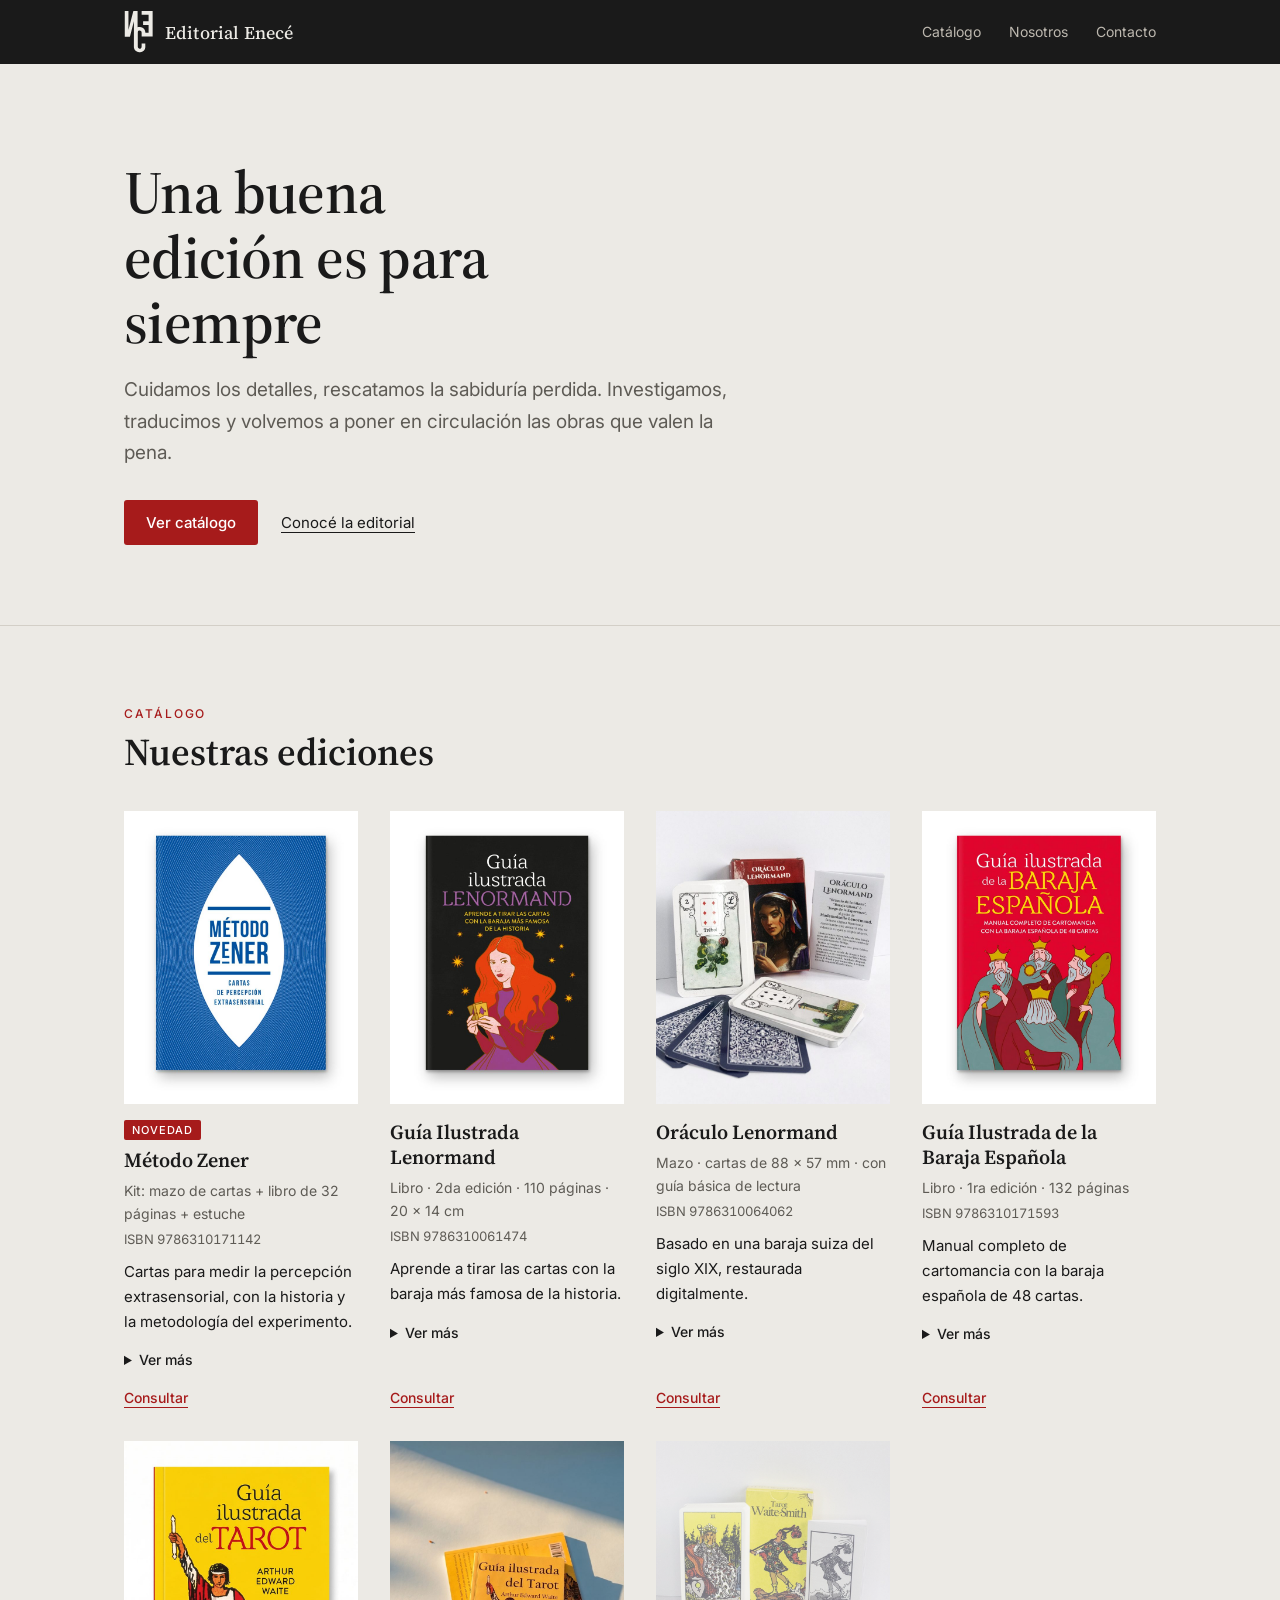
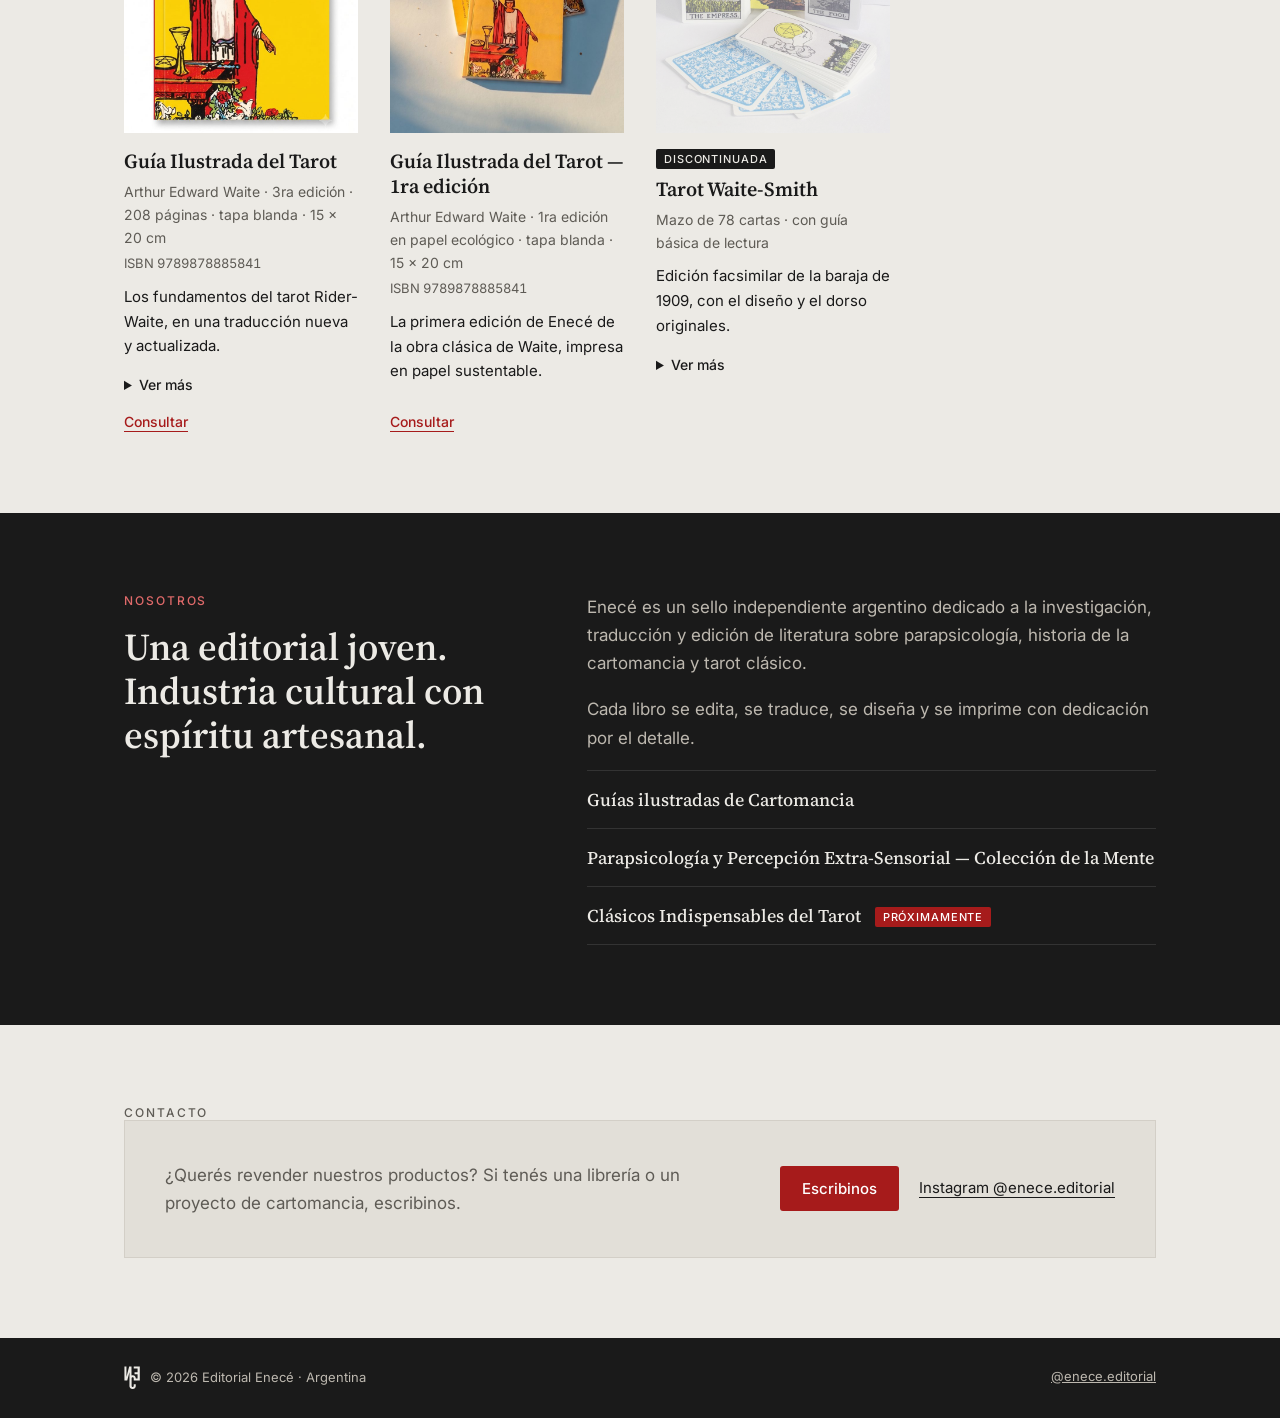
==== index.html @ f572ad9b "Primera versión del sitio de Editorial Enecé Portada, catálogo con fotos e ISBN, Nosotros, contacto," ====
<!DOCTYPE html>
<html lang="es-AR">
<head>
<meta charset="utf-8">
<meta name="viewport" content="width=device-width, initial-scale=1">
<title>Editorial Enecé — Una buena edición es para siempre</title>
<meta name="description" content="Editorial Enecé: ediciones cuidadas de textos sobre tarot, cartomancia, parapsicología y clásicos de dominio público.">
<link rel="icon" href="img/favicon.svg" type="image/svg+xml">
<link rel="preconnect" href="https://fonts.googleapis.com">
<link rel="preconnect" href="https://fonts.gstatic.com" crossorigin>
<link href="https://fonts.googleapis.com/css2?family=Source+Serif+4:opsz,wght@8..60,500;8..60,600&family=Inter:wght@400;500&display=swap" rel="stylesheet">
<style>
:root{
  --piedra:#ECEAE5;
  --piedra-2:#E2DFD8;
  --negro:#1A1A1A;
  --rojo:#A61B1B;
  --rojo-hover:#8A1616;
  --gris:#5E5B55;
  --gris-claro:#BDB8AF;
  --linea:#D3CFC7;
  --serif:'Source Serif 4',Georgia,'Times New Roman',serif;
  --sans:Inter,system-ui,-apple-system,'Segoe UI',sans-serif;
  --ancho:1080px;
}
*{box-sizing:border-box}
html{scroll-behavior:smooth}
body{margin:0;background:var(--piedra);color:var(--negro);font:400 17px/1.65 var(--sans);-webkit-font-smoothing:antialiased}
a{color:inherit}
img{max-width:100%;display:block}
.contenedor{max-width:var(--ancho);margin:0 auto;padding:0 24px}

/* Cabecera */
.cabecera{background:var(--negro);color:var(--gris-claro);position:sticky;top:0;z-index:10}
.cabecera .contenedor{display:flex;align-items:center;justify-content:space-between;gap:16px;min-height:64px}
.logo{display:inline-flex;align-items:center;gap:12px;color:var(--piedra);text-decoration:none;padding:10px 0}
.logo img{height:44px;width:auto}
.logo span{font:500 18px var(--serif);letter-spacing:.01em}
.menu{display:flex;gap:28px;list-style:none;margin:0;padding:0;font-size:14px}
.menu a{text-decoration:none;color:var(--gris-claro);transition:color .15s}
.menu a:hover{color:var(--piedra)}

/* Portada */
.portada{padding:96px 0 80px;border-bottom:1px solid var(--linea)}
.portada h1{font:600 clamp(36px,6vw,60px)/1.08 var(--serif);margin:0 0 20px;max-width:15ch;letter-spacing:-.01em}
.portada p{font-size:19px;color:var(--gris);max-width:52ch;margin:0 0 32px}
.boton{display:inline-block;background:var(--rojo);color:#fff;text-decoration:none;font:500 15px var(--sans);padding:13px 22px;border-radius:3px;transition:background .15s}
.boton:hover{background:var(--rojo-hover)}
.boton-sec{display:inline-block;margin-left:18px;font-size:15px;color:var(--negro);text-underline-offset:4px}

/* Secciones */
section{padding:80px 0}
.etiqueta{font:500 12px var(--sans);letter-spacing:.16em;text-transform:uppercase;color:var(--rojo);margin:0 0 10px}
h2{font:600 clamp(28px,4vw,38px)/1.15 var(--serif);margin:0 0 36px}

/* Catálogo */
.grilla{display:grid;grid-template-columns:repeat(auto-fill,minmax(230px,1fr));gap:32px}
.libro{display:flex;flex-direction:column}
.tapa{width:100%;height:auto;aspect-ratio:4/5;object-fit:cover;background:var(--piedra-2);margin:0 0 16px}
.libro h3{font:600 20px/1.25 var(--serif);margin:0 0 6px}
.libro .detalle{font-size:14px;color:var(--gris);margin:0 0 10px}
.libro p{font-size:15px;margin:0 0 14px}
.libro .isbn{font-size:13px;color:var(--gris);margin:-6px 0 10px;font-variant-numeric:tabular-nums}
.libro .isbn:empty{display:none}
.estado,.pronto{display:inline-block;font:500 11px var(--sans);letter-spacing:.08em;text-transform:uppercase;padding:3px 8px;border-radius:2px;margin:0 0 8px}
.estado{background:var(--negro);color:var(--piedra);align-self:flex-start}
.discontinuado .tapa{opacity:.55}
.pronto{background:var(--rojo);color:#fff;margin:0 0 0 10px;vertical-align:middle}
.libro details{font-size:14px;margin:0 0 14px;color:var(--gris)}
.libro summary{cursor:pointer;color:var(--negro);font-weight:500}
.libro details p{font-size:14px;margin:10px 0 0}
.libro .pronto{margin:0 0 8px;align-self:flex-start}
.libro a{font-size:14px;font-weight:500;color:var(--rojo);text-underline-offset:4px;margin-top:auto}

/* Nosotros */
.nosotros{background:var(--negro);color:var(--piedra)}
.nosotros .etiqueta{color:#E06A6A}
.nosotros .columnas{display:grid;grid-template-columns:1fr 1.4fr;gap:56px;align-items:start}
.nosotros p{color:var(--gris-claro);margin:0 0 18px;max-width:60ch}
.lineas{list-style:none;padding:0;margin:0;border-top:1px solid #333}
.lineas li{padding:16px 0;border-bottom:1px solid #333;font:500 18px var(--serif);color:var(--piedra)}

/* Contacto */
.contacto .caja{border:1px solid var(--linea);background:var(--piedra-2);padding:40px;display:flex;flex-wrap:wrap;justify-content:space-between;align-items:center;gap:24px}
.contacto p{margin:0;color:var(--gris);max-width:48ch}

.acciones{display:flex;align-items:center;gap:20px;flex-wrap:wrap}
.ig{font-size:15px;color:var(--negro);text-underline-offset:4px}

/* Pie */
.pie{background:var(--negro);color:var(--gris-claro);font-size:13px;padding:28px 0}
.pie .contenedor{display:flex;flex-wrap:wrap;justify-content:space-between;gap:12px}
.pie a{color:var(--gris-claro)}

@media (max-width:720px){
  body{font-size:16px}
  .menu{gap:16px;font-size:13px}
  .portada{padding:64px 0 56px}
  section{padding:56px 0}
  .nosotros .columnas{grid-template-columns:1fr;gap:32px}
  .boton-sec{display:block;margin:18px 0 0}
  .contacto .caja{padding:28px}
  .grilla{grid-template-columns:repeat(2,minmax(0,1fr));gap:24px 16px}
  .libro h3{font-size:17px}
  .libro p{font-size:14px}
}
@media (max-width:420px){
  .menu li:nth-child(2){display:none}
  .logo span{display:none}
}
</style>
</head>
<body>

<header class="cabecera">
  <div class="contenedor">
    <a class="logo" href="#" aria-label="Editorial Enecé, inicio"><img src="img/logo-blanco.svg" alt=""><span>Editorial Enecé</span></a>
    <nav aria-label="Principal">
      <ul class="menu">
        <li><a href="#catalogo">Catálogo</a></li>
        <li><a href="#nosotros">Nosotros</a></li>
        <li><a href="#contacto">Contacto</a></li>
      </ul>
    </nav>
  </div>
</header>

<main>
  <div class="portada">
    <div class="contenedor">
      <h1>Una buena edición es para siempre</h1>
      <p>Cuidamos los detalles, rescatamos la sabiduría perdida. Investigamos, traducimos y volvemos a poner en circulación las obras que valen la pena.</p>
      <a class="boton" href="#catalogo">Ver catálogo</a>
      <a class="boton-sec" href="#nosotros">Conocé la editorial</a>
    </div>
  </div>

  <section id="catalogo">
    <div class="contenedor">
      <p class="etiqueta">Catálogo</p>
      <h2>Nuestras ediciones</h2>
      <div class="grilla">
        <article class="libro">
          <img class="tapa" src="img/productos/zener.jpg" alt="Método Zener" loading="lazy" width="800" height="1000">
          <span class="pronto">Novedad</span><h3>Método Zener</h3>
          <p class="detalle">Kit: mazo de cartas + libro de 32 páginas + estuche</p>
          <p class="isbn">ISBN 9786310171142</p>
          <p>Cartas para medir la percepción extrasensorial, con la historia y la metodología del experimento.</p>
          <details><summary>Ver más</summary><p>Cartas para medición de la Percepción Extra Sensorial (ESP) + libro de 32 páginas con la historia y la metodología del experimento. También trae acceso a materiales digitales descargables y una asistencia de IA para evaluar los resultados del experimento.</p><p>Este experimento, desarrollado hace casi 100 años en Estados Unidos, es utilizado desde entonces para evaluar las capacidades de percepción extrasensorial de una persona.</p></details>
          <a class="consultar" href="#contacto">Consultar</a>
        </article>
        <article class="libro">
          <img class="tapa" src="img/productos/guia-lenormand.jpg" alt="Guía Ilustrada Lenormand" loading="lazy" width="800" height="1000">
          <h3>Guía Ilustrada Lenormand</h3>
          <p class="detalle">Libro · 2da edición · 110 páginas · 20 x 14 cm</p>
          <p class="isbn">ISBN 9786310061474</p>
          <p>Aprende a tirar las cartas con la baraja más famosa de la historia.</p>
          <details><summary>Ver más</summary><p>Libro con los significados de las cartas y métodos de lectura. Una excelente forma de iniciarse en la lectura de la baraja Lenormand.</p><p>También disponible en combo con el Oráculo Lenormand de Enecé.</p></details>
          <a class="consultar" href="#contacto">Consultar</a>
        </article>
        <article class="libro">
          <img class="tapa" src="img/productos/oraculo-lenormand.jpg" alt="Oráculo Lenormand" loading="lazy" width="800" height="1000">
          <h3>Oráculo Lenormand</h3>
          <p class="detalle">Mazo · cartas de 88 x 57 mm · con guía básica de lectura</p>
          <p class="isbn">ISBN 9786310064062</p>
          <p>Basado en una baraja suiza del siglo XIX, restaurada digitalmente.</p>
          <details><summary>Ver más</summary><p>Impreso en cartulina de 300 g y laminado de ambas caras con polietileno brillante. Respeta la originalidad de las barajas Lenormand: no es una copia hecha con inteligencia artificial.</p><p>Excelente calidad y durabilidad. Los mazos vienen sellados de fábrica.</p></details>
          <a class="consultar" href="#contacto">Consultar</a>
        </article>
        <article class="libro">
          <img class="tapa" src="img/productos/guia-baraja-espanola.jpg" alt="Guía Ilustrada de la Baraja Española" loading="lazy" width="800" height="1000">
          <h3>Guía Ilustrada de la Baraja Española</h3>
          <p class="detalle">Libro · 1ra edición · 132 páginas</p>
          <p class="isbn">ISBN 9786310171593</p>
          <p>Manual completo de cartomancia con la baraja española de 48 cartas.</p>
          <details><summary>Ver más</summary><p>Explica los significados de los palos, las figuras y todas las cartas, y los distintos métodos de tirada según la consulta.</p><p>Se vende solo o en kit con la baraja española, en mazos redondos o tradicionales de la marca Joker.</p></details>
          <a class="consultar" href="#contacto">Consultar</a>
        </article>
        <article class="libro">
          <img class="tapa" src="img/productos/guia-tarot-3ra.jpg" alt="Guía Ilustrada del Tarot" loading="lazy" width="800" height="1000">
          <h3>Guía Ilustrada del Tarot</h3>
          <p class="detalle">Arthur Edward Waite · 3ra edición · 208 páginas · tapa blanda · 15 x 20 cm</p>
          <p class="isbn">ISBN 9789878885841</p>
          <p>Los fundamentos del tarot Rider-Waite, en una traducción nueva y actualizada.</p>
          <details><summary>Ver más</summary><p>Explica los fundamentos detrás del mazo creado por Arthur Waite y Pamela Colman Smith en 1909, también conocido como Rider o Rider-Waite. Trae una sección con explicaciones detalladas del método adivinatorio, una extensa historia del tarot y los significados adivinatorios de cada carta.</p><p>Editado por primera vez en Argentina con una traducción nueva y actualizada, en formato de bolsillo, portadas laminadas y papel eco sustentable.</p><p><em>Título original:</em> The Pictorial Key to the Tarot: Being fragments of a secret tradition under the veil of divination. Primera edición: 1911, William Rider and Son Limited, Londres.</p></details>
          <a class="consultar" href="#contacto">Consultar</a>
        </article>
        <article class="libro">
          <img class="tapa" src="img/productos/guia-tarot-1ra-eco.jpg" alt="Guía Ilustrada del Tarot — 1ra edición" loading="lazy" width="800" height="1000">
          <h3>Guía Ilustrada del Tarot — 1ra edición</h3>
          <p class="detalle">Arthur Edward Waite · 1ra edición en papel ecológico · tapa blanda · 15 x 20 cm</p>
          <p class="isbn">ISBN 9789878885841</p>
          <p>La primera edición de Enecé de la obra clásica de Waite, impresa en papel sustentable.</p>
          <a class="consultar" href="#contacto">Consultar</a>
        </article>
        <article class="libro discontinuado">
          <img class="tapa" src="img/productos/tarot-waite-smith.jpg" alt="Tarot Waite-Smith" loading="lazy" width="800" height="1000">
          <span class="estado">Discontinuada</span><h3>Tarot Waite-Smith</h3>
          <p class="detalle">Mazo de 78 cartas · con guía básica de lectura</p>
          <p class="isbn"></p>
          <p>Edición facsimilar de la baraja de 1909, con el diseño y el dorso originales.</p>
          <details><summary>Ver más</summary><p>Edición facsimilar de la baraja creada por Arthur Edward Waite y dibujada por Pamela Colman Smith en 1909, cuya primera edición fue realizada por la casa editorial Rider de Inglaterra, dando lugar a la baraja conocida como "Rider-Waite", "Waite-Smith" o "Rider-Waite-Smith" (RWS).</p><p>Tanto el diseño de las cartas como el dorso respetan los de la baraja original, en una novedad absoluta para el mercado argentino.</p><p>78 cartas con excelente encarte y los nombres y diseños originales (también los nombres de los arcanos mayores, en inglés).</p><p>La guía básica de lectura ofrece un acercamiento inicial a la baraja. Para una mejor comprensión conviene leer la Guía Ilustrada de Waite, también disponible en Enecé.</p></details>
        </article>
      </div>
    </div>
  </section>

  <section id="nosotros" class="nosotros">
    <div class="contenedor columnas">
      <div>
        <p class="etiqueta">Nosotros</p>
        <h2>Una editorial joven. Industria cultural con espíritu artesanal.</h2>
      </div>
      <div>
        <p>Enecé es un sello independiente argentino dedicado a la investigación, traducción y edición de literatura sobre parapsicología, historia de la cartomancia y tarot clásico.</p>
        <p>Cada libro se edita, se traduce, se diseña y se imprime con dedicación por el detalle.</p>
        <ul class="lineas">
          <li>Guías ilustradas de Cartomancia</li>
          <li>Parapsicología y Percepción Extra-Sensorial — Colección de la Mente</li>
          <li>Clásicos Indispensables del Tarot <span class="pronto">Próximamente</span></li>
        </ul>
      </div>
    </div>
  </section>

  <section id="contacto" class="contacto">
    <div class="contenedor">
      <p class="etiqueta">Contacto</p>
      <div class="caja">
        <p>¿Querés revender nuestros productos? Si tenés una librería o un proyecto de cartomancia, escribinos.</p>
        <!-- PENDIENTE: confirmar el mail de contacto -->
        <div class="acciones"><a class="boton" href="mailto:contacto@editorialenece.com.ar">Escribinos</a><a class="ig" href="https://www.instagram.com/enece.editorial/" target="_blank" rel="noopener">Instagram @enece.editorial</a></div>
      </div>
    </div>
  </section>
</main>

<footer class="pie">
  <div class="contenedor">
    <span style="display:inline-flex;align-items:center;gap:10px"><img src="img/logo-blanco.svg" alt="" style="height:24px;width:auto">© 2026 Editorial Enecé · Argentina</span>
    <a href="https://www.instagram.com/enece.editorial/" target="_blank" rel="noopener">@enece.editorial</a>
  </div>
</footer>

</body>
</html>
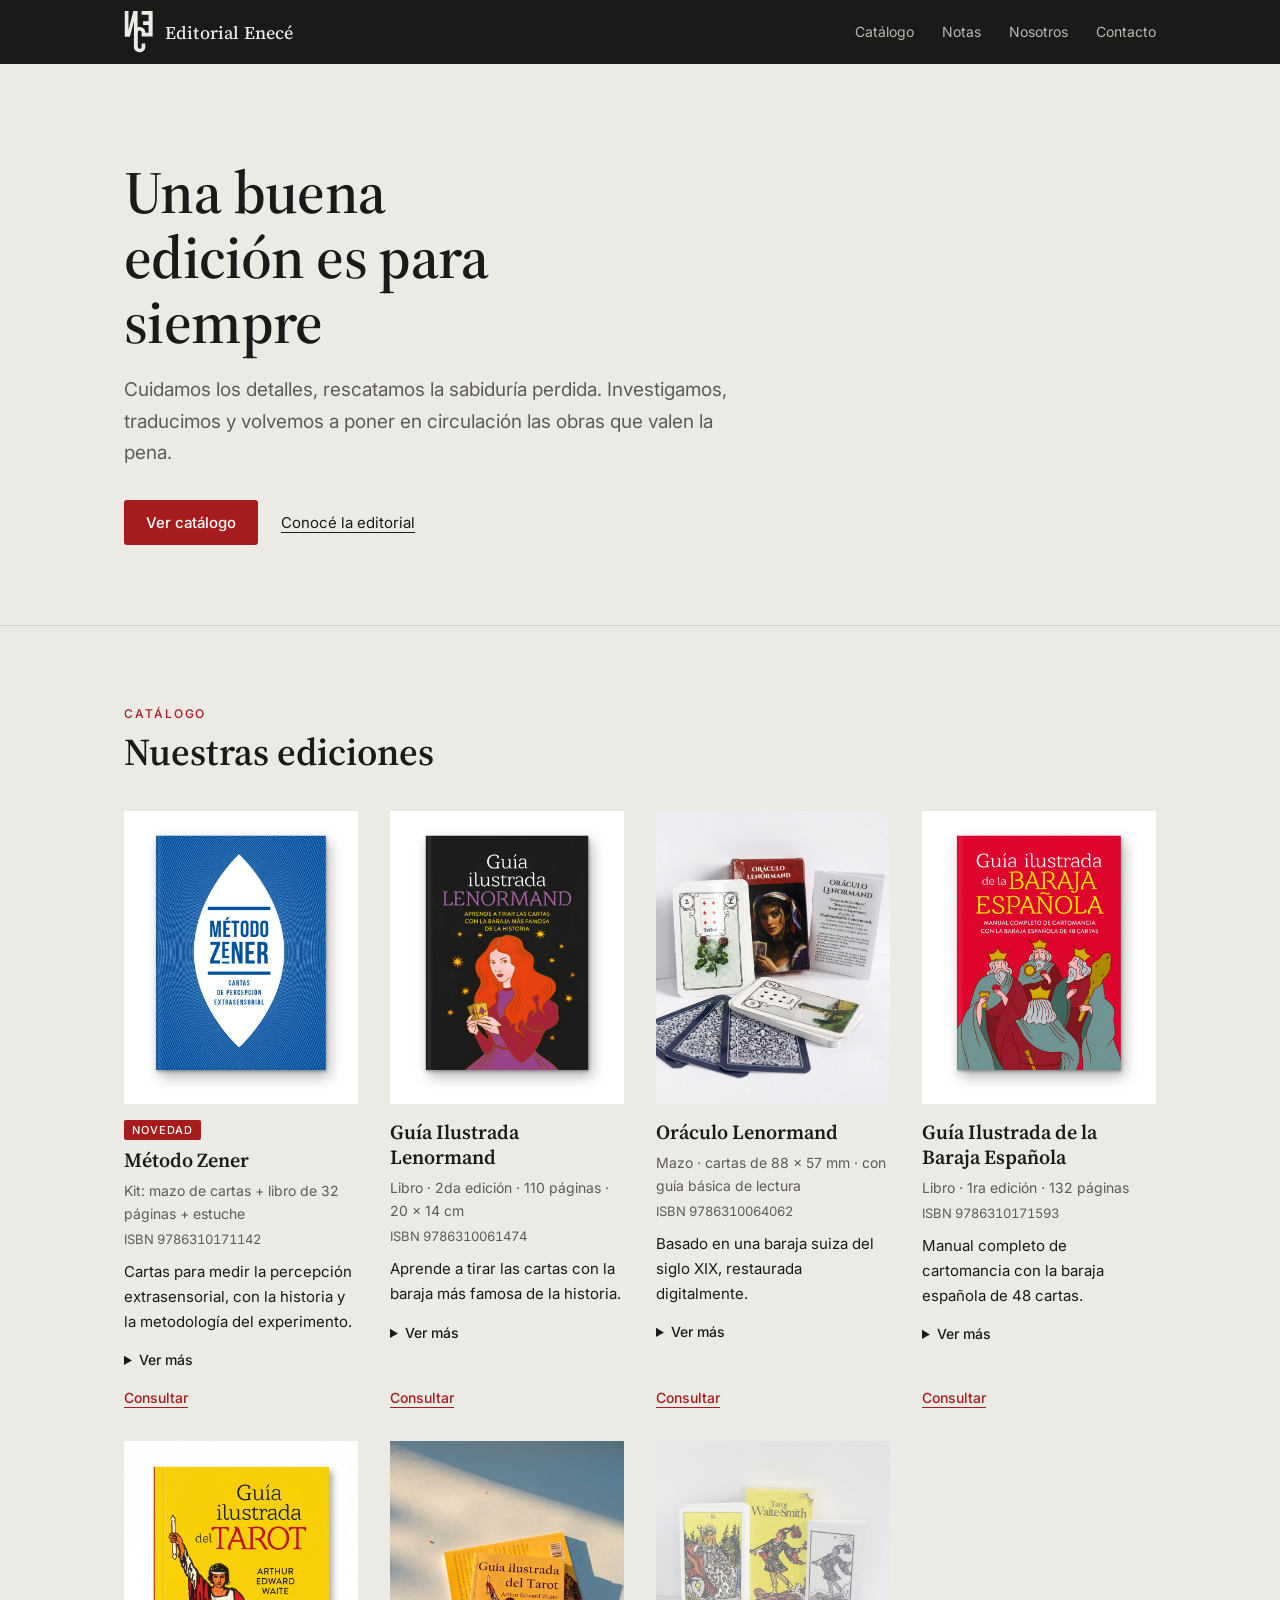
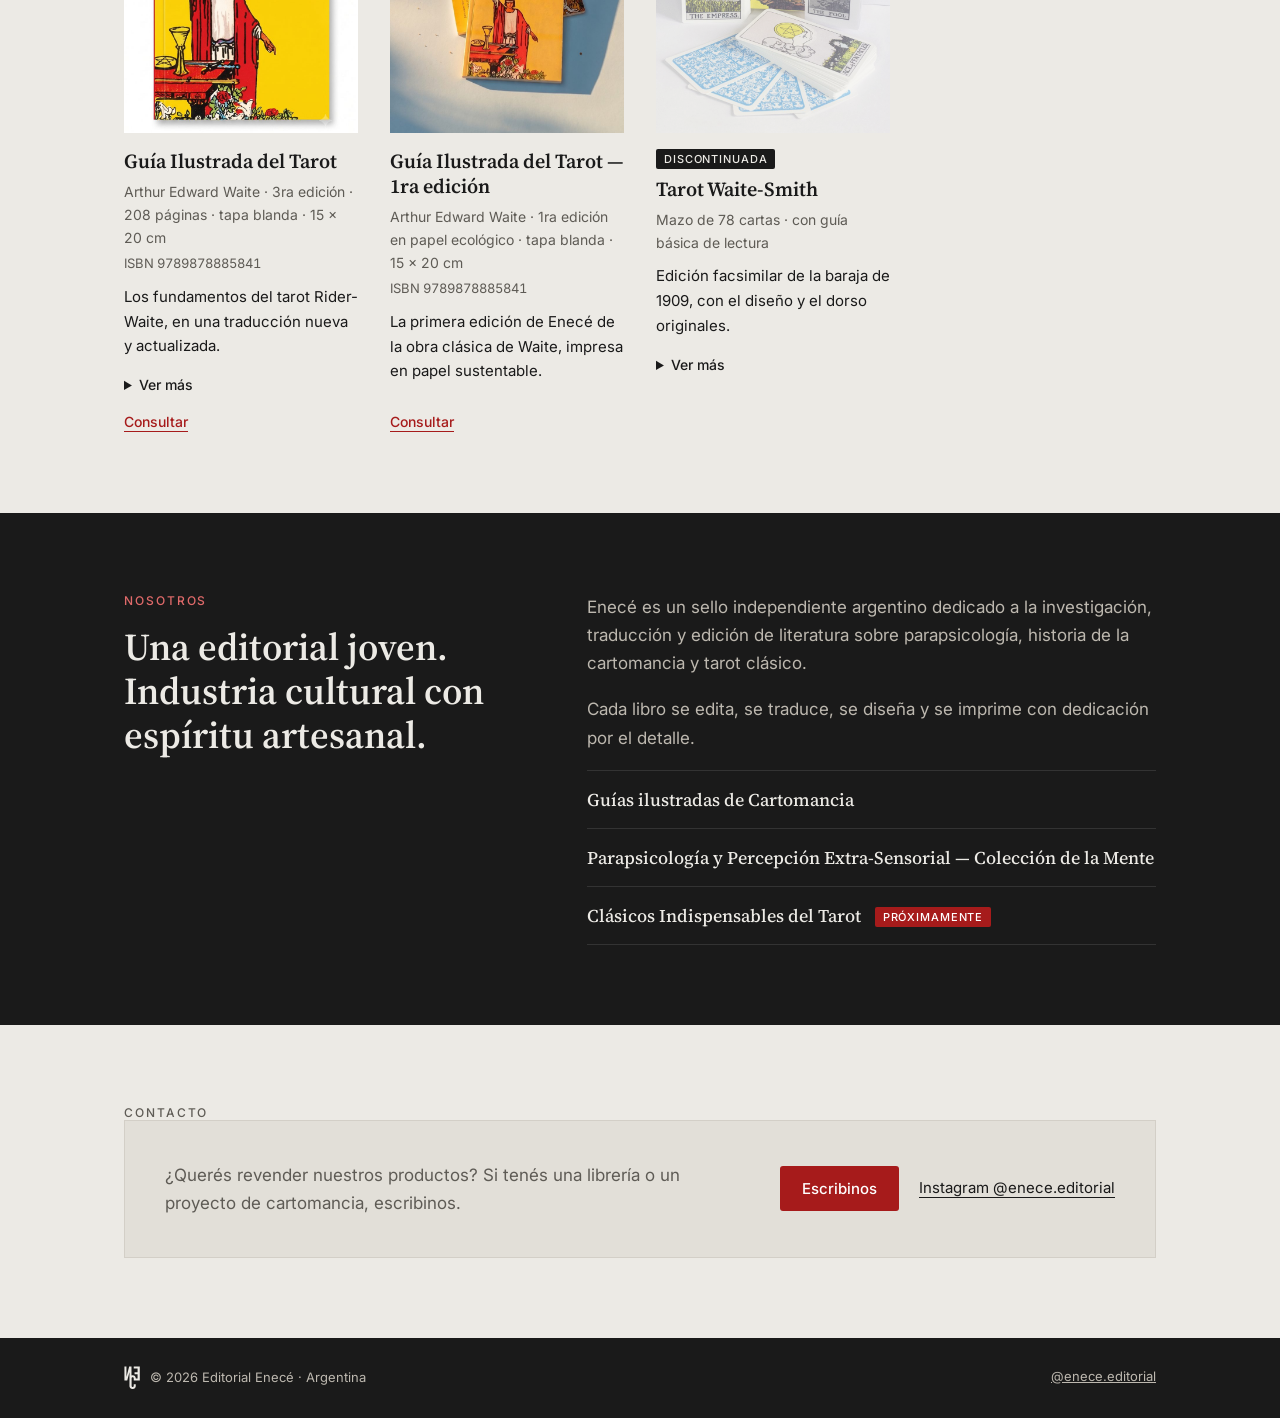
==== commit 11482ff2: "Agrega la sección Notas y la nota sobre Karl Zener Nueva página /notas/ con el índice, la nota /nota" ====
--- a/index.html
+++ b/index.html
@@ -105,7 +105,7 @@
   .libro p{font-size:14px}
 }
 @media (max-width:420px){
-  .menu li:nth-child(2){display:none}
+  .menu li:nth-child(3){display:none}
   .logo span{display:none}
 }
 </style>
@@ -118,6 +118,7 @@
     <nav aria-label="Principal">
       <ul class="menu">
         <li><a href="#catalogo">Catálogo</a></li>
+        <li><a href="/notas/">Notas</a></li>
         <li><a href="#nosotros">Nosotros</a></li>
         <li><a href="#contacto">Contacto</a></li>
       </ul>
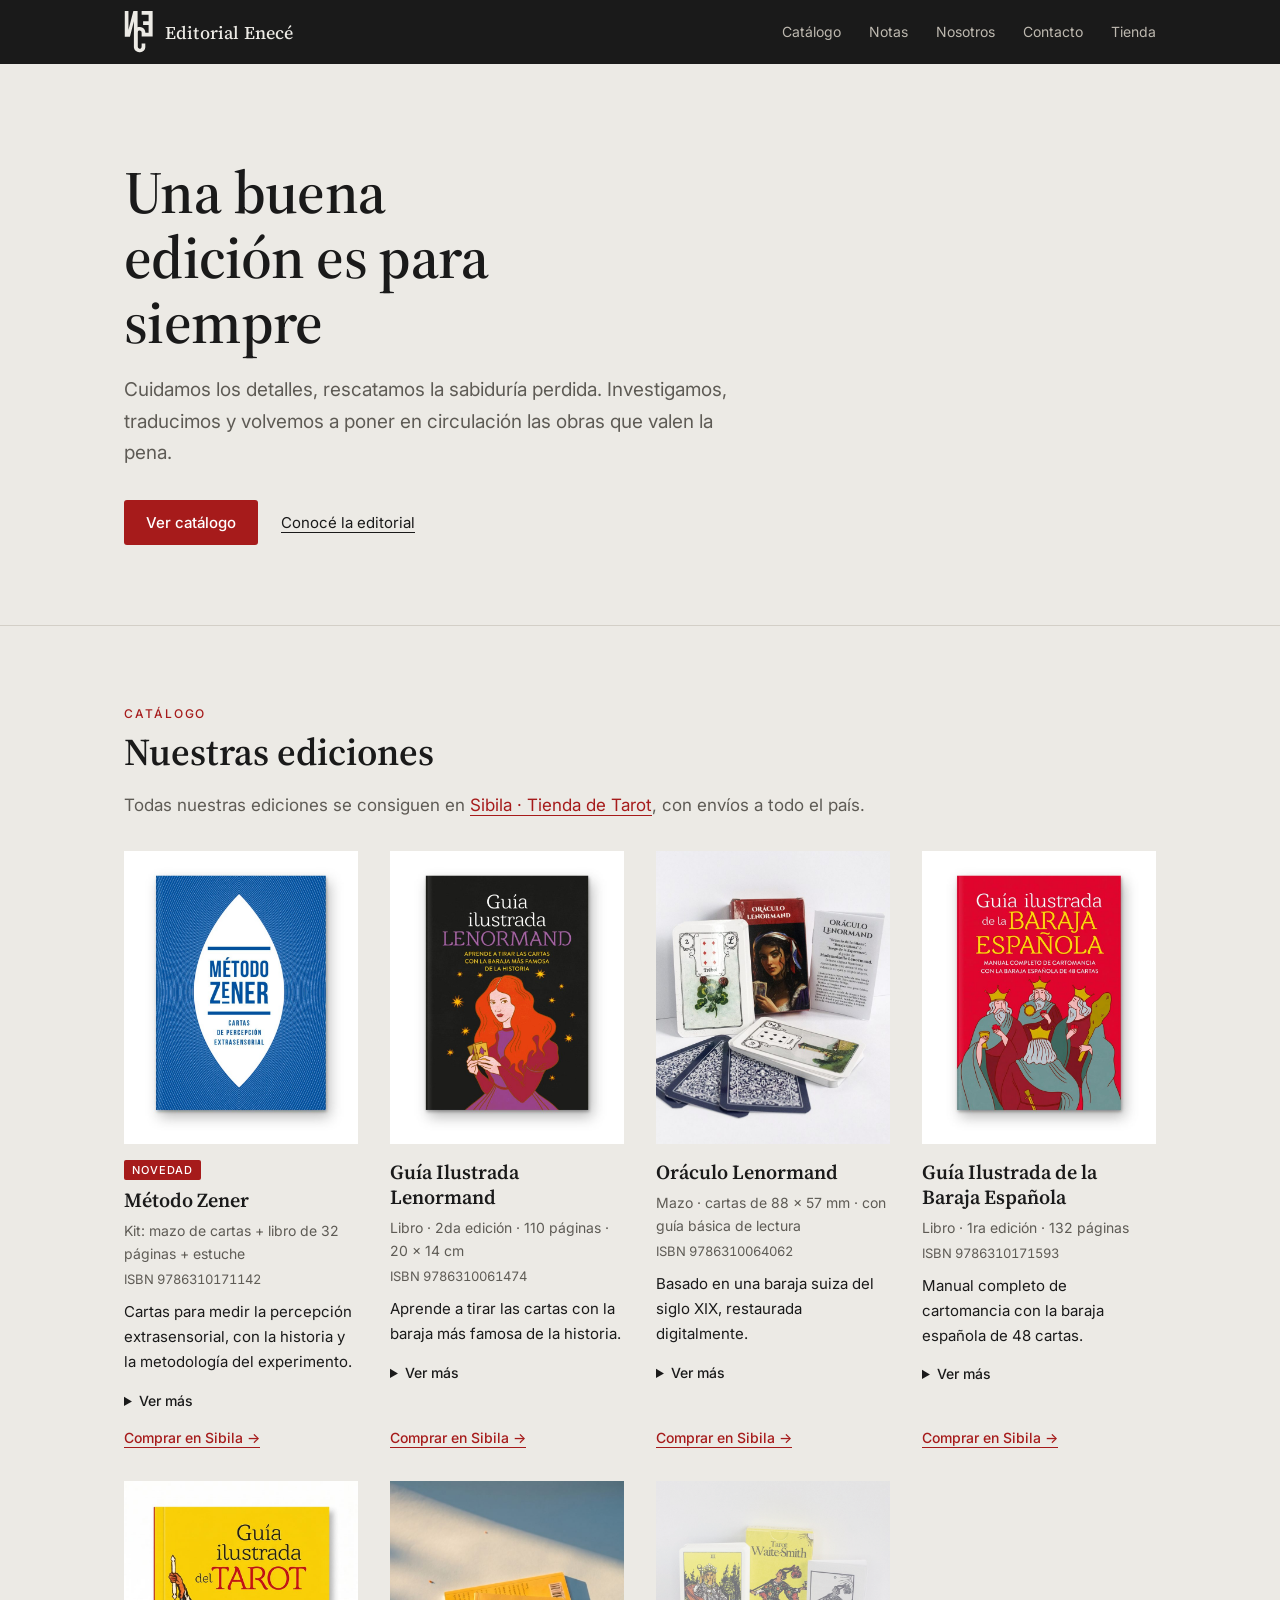
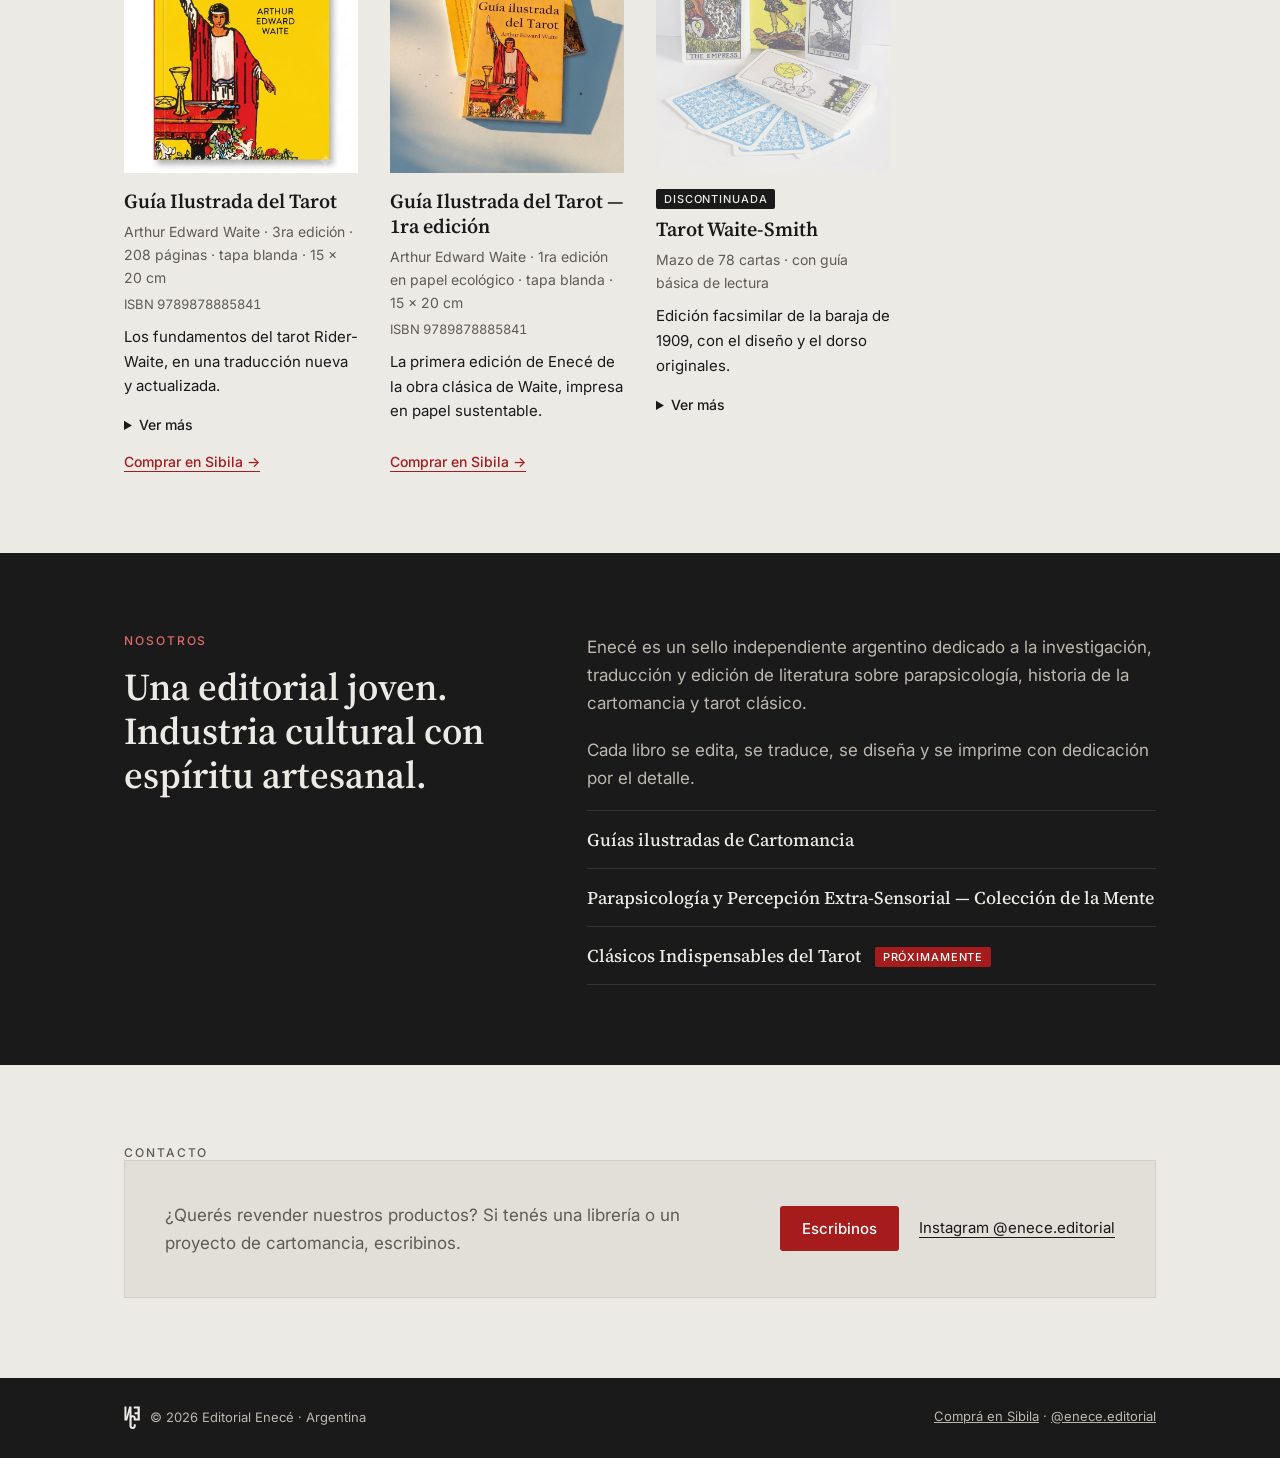
==== commit b2e9f975: "Agrega links para comprar en Sibila desde el catálogo, el menú y el pie Co-Authored-By: Claude Opus " ====
--- a/index.html
+++ b/index.html
@@ -52,6 +52,8 @@
 section{padding:80px 0}
 .etiqueta{font:500 12px var(--sans);letter-spacing:.16em;text-transform:uppercase;color:var(--rojo);margin:0 0 10px}
 h2{font:600 clamp(28px,4vw,38px)/1.15 var(--serif);margin:0 0 36px}
+.donde{margin:-20px 0 32px;color:var(--gris)}
+.donde a{color:var(--rojo);text-underline-offset:4px}
 
 /* Catálogo */
 .grilla{display:grid;grid-template-columns:repeat(auto-fill,minmax(230px,1fr));gap:32px}
@@ -121,6 +123,7 @@
         <li><a href="/notas/">Notas</a></li>
         <li><a href="#nosotros">Nosotros</a></li>
         <li><a href="#contacto">Contacto</a></li>
+        <li><a href="https://sibila.com.ar/editorial-enece/" target="_blank" rel="noopener">Tienda</a></li>
       </ul>
     </nav>
   </div>
@@ -140,6 +143,7 @@
     <div class="contenedor">
       <p class="etiqueta">Catálogo</p>
       <h2>Nuestras ediciones</h2>
+      <p class="donde">Todas nuestras ediciones se consiguen en <a href="https://sibila.com.ar/editorial-enece/" target="_blank" rel="noopener">Sibila · Tienda de Tarot</a>, con envíos a todo el país.</p>
       <div class="grilla">
         <article class="libro">
           <img class="tapa" src="img/productos/zener.jpg" alt="Método Zener" loading="lazy" width="800" height="1000">
@@ -148,7 +152,7 @@
           <p class="isbn">ISBN 9786310171142</p>
           <p>Cartas para medir la percepción extrasensorial, con la historia y la metodología del experimento.</p>
           <details><summary>Ver más</summary><p>Cartas para medición de la Percepción Extra Sensorial (ESP) + libro de 32 páginas con la historia y la metodología del experimento. También trae acceso a materiales digitales descargables y una asistencia de IA para evaluar los resultados del experimento.</p><p>Este experimento, desarrollado hace casi 100 años en Estados Unidos, es utilizado desde entonces para evaluar las capacidades de percepción extrasensorial de una persona.</p></details>
-          <a class="consultar" href="#contacto">Consultar</a>
+          <a class="consultar" href="https://sibila.com.ar/editorial-enece/" target="_blank" rel="noopener">Comprar en Sibila →</a>
         </article>
         <article class="libro">
           <img class="tapa" src="img/productos/guia-lenormand.jpg" alt="Guía Ilustrada Lenormand" loading="lazy" width="800" height="1000">
@@ -157,7 +161,7 @@
           <p class="isbn">ISBN 9786310061474</p>
           <p>Aprende a tirar las cartas con la baraja más famosa de la historia.</p>
           <details><summary>Ver más</summary><p>Libro con los significados de las cartas y métodos de lectura. Una excelente forma de iniciarse en la lectura de la baraja Lenormand.</p><p>También disponible en combo con el Oráculo Lenormand de Enecé.</p></details>
-          <a class="consultar" href="#contacto">Consultar</a>
+          <a class="consultar" href="https://sibila.com.ar/editorial-enece/" target="_blank" rel="noopener">Comprar en Sibila →</a>
         </article>
         <article class="libro">
           <img class="tapa" src="img/productos/oraculo-lenormand.jpg" alt="Oráculo Lenormand" loading="lazy" width="800" height="1000">
@@ -166,7 +170,7 @@
           <p class="isbn">ISBN 9786310064062</p>
           <p>Basado en una baraja suiza del siglo XIX, restaurada digitalmente.</p>
           <details><summary>Ver más</summary><p>Impreso en cartulina de 300 g y laminado de ambas caras con polietileno brillante. Respeta la originalidad de las barajas Lenormand: no es una copia hecha con inteligencia artificial.</p><p>Excelente calidad y durabilidad. Los mazos vienen sellados de fábrica.</p></details>
-          <a class="consultar" href="#contacto">Consultar</a>
+          <a class="consultar" href="https://sibila.com.ar/editorial-enece/" target="_blank" rel="noopener">Comprar en Sibila →</a>
         </article>
         <article class="libro">
           <img class="tapa" src="img/productos/guia-baraja-espanola.jpg" alt="Guía Ilustrada de la Baraja Española" loading="lazy" width="800" height="1000">
@@ -175,7 +179,7 @@
           <p class="isbn">ISBN 9786310171593</p>
           <p>Manual completo de cartomancia con la baraja española de 48 cartas.</p>
           <details><summary>Ver más</summary><p>Explica los significados de los palos, las figuras y todas las cartas, y los distintos métodos de tirada según la consulta.</p><p>Se vende solo o en kit con la baraja española, en mazos redondos o tradicionales de la marca Joker.</p></details>
-          <a class="consultar" href="#contacto">Consultar</a>
+          <a class="consultar" href="https://sibila.com.ar/editorial-enece/" target="_blank" rel="noopener">Comprar en Sibila →</a>
         </article>
         <article class="libro">
           <img class="tapa" src="img/productos/guia-tarot-3ra.jpg" alt="Guía Ilustrada del Tarot" loading="lazy" width="800" height="1000">
@@ -184,7 +188,7 @@
           <p class="isbn">ISBN 9789878885841</p>
           <p>Los fundamentos del tarot Rider-Waite, en una traducción nueva y actualizada.</p>
           <details><summary>Ver más</summary><p>Explica los fundamentos detrás del mazo creado por Arthur Waite y Pamela Colman Smith en 1909, también conocido como Rider o Rider-Waite. Trae una sección con explicaciones detalladas del método adivinatorio, una extensa historia del tarot y los significados adivinatorios de cada carta.</p><p>Editado por primera vez en Argentina con una traducción nueva y actualizada, en formato de bolsillo, portadas laminadas y papel eco sustentable.</p><p><em>Título original:</em> The Pictorial Key to the Tarot: Being fragments of a secret tradition under the veil of divination. Primera edición: 1911, William Rider and Son Limited, Londres.</p></details>
-          <a class="consultar" href="#contacto">Consultar</a>
+          <a class="consultar" href="https://sibila.com.ar/editorial-enece/" target="_blank" rel="noopener">Comprar en Sibila →</a>
         </article>
         <article class="libro">
           <img class="tapa" src="img/productos/guia-tarot-1ra-eco.jpg" alt="Guía Ilustrada del Tarot — 1ra edición" loading="lazy" width="800" height="1000">
@@ -192,7 +196,7 @@
           <p class="detalle">Arthur Edward Waite · 1ra edición en papel ecológico · tapa blanda · 15 x 20 cm</p>
           <p class="isbn">ISBN 9789878885841</p>
           <p>La primera edición de Enecé de la obra clásica de Waite, impresa en papel sustentable.</p>
-          <a class="consultar" href="#contacto">Consultar</a>
+          <a class="consultar" href="https://sibila.com.ar/editorial-enece/" target="_blank" rel="noopener">Comprar en Sibila →</a>
         </article>
         <article class="libro discontinuado">
           <img class="tapa" src="img/productos/tarot-waite-smith.jpg" alt="Tarot Waite-Smith" loading="lazy" width="800" height="1000">
@@ -239,7 +243,7 @@
 <footer class="pie">
   <div class="contenedor">
     <span style="display:inline-flex;align-items:center;gap:10px"><img src="img/logo-blanco.svg" alt="" style="height:24px;width:auto">© 2026 Editorial Enecé · Argentina</span>
-    <a href="https://www.instagram.com/enece.editorial/" target="_blank" rel="noopener">@enece.editorial</a>
+    <span><a href="https://sibila.com.ar/editorial-enece/" target="_blank" rel="noopener">Comprá en Sibila</a> · <a href="https://www.instagram.com/enece.editorial/" target="_blank" rel="noopener">@enece.editorial</a></span>
   </div>
 </footer>
 
